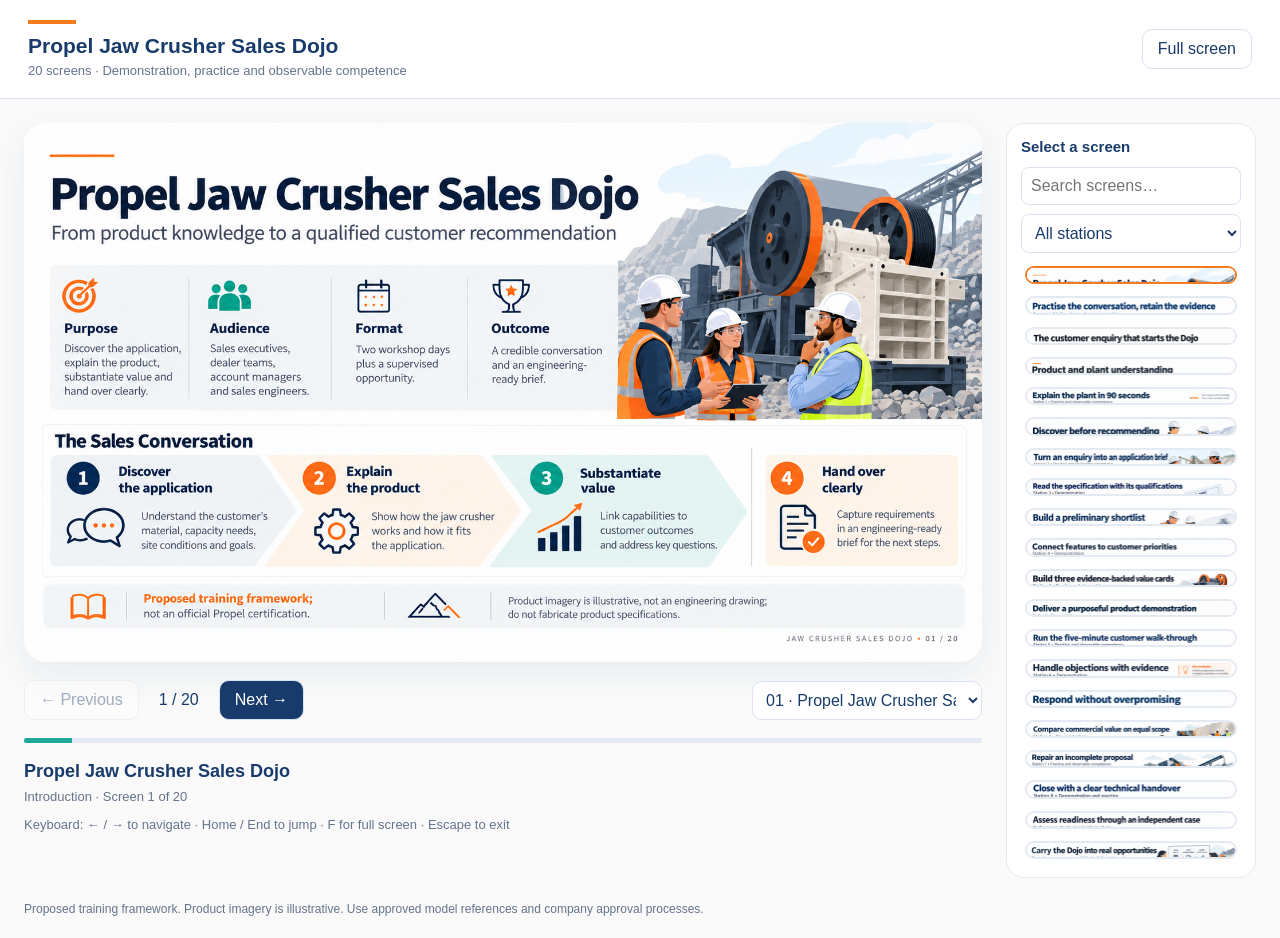
==== docs/index.html @ 94b6e810 "Add files via upload" ====
<!doctype html><html lang="en"><head><meta charset="utf-8"><meta name="viewport" content="width=device-width,initial-scale=1"><meta name="description" content="Twenty-screen Jaw Crusher Sales Dojo learning presentation with demonstrations, practice and assessment."><title>Propel Jaw Crusher Sales Dojo</title><style>
:root{font-family:Segoe UI,Inter,Arial,sans-serif;color:#183b6b;background:#fafafa}*{box-sizing:border-box}body{margin:0}button,select,input{font:inherit}button,select{cursor:pointer}button{border:1px solid #d9e3f0;background:white;color:#183b6b;border-radius:10px;padding:10px 15px}button:hover{background:#eaf4ff}button:disabled{opacity:.4;cursor:default}button:focus-visible,a:focus-visible,input:focus-visible,select:focus-visible{outline:3px solid #f47b20;outline-offset:3px}header{padding:20px 28px;border-bottom:1px solid #d9e3f0;display:flex;justify-content:space-between;align-items:center;gap:20px;background:white}h1{font-size:21px;margin:0 0 5px}header p{margin:0;color:#64748b;font-size:13px}.accent{height:4px;background:#f47b20;width:48px;margin-bottom:10px}.layout{display:grid;grid-template-columns:minmax(0,1fr) 250px;gap:24px;padding:24px;max-width:1800px;margin:auto}.stage{min-width:0}.canvas{background:white;border-radius:22px;box-shadow:0 12px 35px #183b6b15;overflow:hidden;display:flex;align-items:center;justify-content:center;min-height:200px}.canvas img{width:100%;height:auto;display:block}.toolbar{display:flex;align-items:center;justify-content:space-between;gap:15px;margin:18px 0}.controls{display:flex;gap:8px;align-items:center}.progress{height:5px;background:#e3eaf2;border-radius:9px;overflow:hidden}.progress div{height:100%;background:#20a99a;transition:width .2s}#caption{font-size:18px;margin:18px 0 7px}#status,.hint{font-size:13px;color:#64748b}.rail{background:white;border:1px solid #e3eaf2;border-radius:18px;padding:14px;display:flex;flex-direction:column;max-height:calc(100vh - 145px)}.rail h2{font-size:15px;margin:0 0 12px}.rail input,.rail select{width:100%;padding:9px;border:1px solid #d9e3f0;border-radius:8px;margin-bottom:9px;background:white;color:#183b6b}.thumbs{overflow:auto;display:grid;gap:12px;padding:4px}.thumb{padding:0;overflow:hidden;text-align:left;border:2px solid #e3eaf2;border-radius:10px}.thumb img{display:block;width:100%;aspect-ratio:16/9;object-fit:contain;background:#fafafa}.thumb span{display:block;font-size:12px;line-height:1.4;padding:8px}.thumb[aria-current=true]{border-color:#f47b20;background:#fff5eb}.primary{background:#183b6b;color:white}.primary:hover{background:#264d80}#counter{font-variant-numeric:tabular-nums;min-width:64px;text-align:center}.empty{font-size:13px;color:#64748b}.fullscreen header,.fullscreen .rail,.fullscreen .hint{display:none}.fullscreen .layout{display:block;padding:12px;max-width:none}.fullscreen .canvas{height:calc(100vh - 130px);box-shadow:none}.fullscreen .canvas img{width:100%;height:100%;object-fit:contain}.fullscreen #caption{display:none}footer{padding:0 24px 22px;font-size:12px;color:#64748b}#jump{max-width:230px;padding:9px;border:1px solid #d9e3f0;border-radius:10px;background:white;color:#183b6b}@media(max-width:900px){.layout{grid-template-columns:minmax(0,1fr) 190px;gap:14px;padding:15px}.toolbar{flex-wrap:wrap}header{padding:16px}}@media(max-width:650px){header{align-items:flex-start}h1{font-size:18px}.layout{display:block}.rail{max-height:370px;margin-top:22px}.thumbs{grid-template-columns:repeat(2,minmax(0,1fr))}.toolbar{gap:10px}#jump{max-width:100%;width:100%}.controls{width:100%;justify-content:center}header button{padding:8px;font-size:12px}.canvas{border-radius:12px}footer{padding:0 15px 20px}}@media print{header,.rail,.toolbar,.hint,footer,.progress,#caption,#status{display:none}.layout{display:block;padding:0}.canvas{box-shadow:none;border-radius:0}}
</style></head><body><header><div><div class="accent"></div><h1>Propel Jaw Crusher Sales Dojo</h1><p>20 screens · Demonstration, practice and observable competence</p></div><button id="fullscreen">Full screen</button></header><main class="layout"><section class="stage" aria-label="Presentation screen"><div class="canvas"><img id="screen" alt=""></div><div class="toolbar"><div class="controls"><button id="prev" aria-label="Previous screen">← Previous</button><span id="counter"></span><button id="next" class="primary" aria-label="Next screen">Next →</button></div><select id="jump" aria-label="Select a screen"></select></div><div class="progress" aria-hidden="true"><div id="bar"></div></div><h2 id="caption"></h2><div id="status" role="status" aria-live="polite"></div><p class="hint">Keyboard: ← / → to navigate · Home / End to jump · F for full screen · Escape to exit</p></section><aside class="rail" aria-label="Screen selection"><h2>Select a screen</h2><input id="search" type="search" placeholder="Search screens…" aria-label="Search screen titles"><select id="group" aria-label="Filter by station"><option value="">All stations</option></select><div id="thumbs" class="thumbs"></div></aside></main><footer>Proposed training framework. Product imagery is illustrative. Use approved model references and company approval processes.</footer><script>
const slides=[{"title": "Propel Jaw Crusher Sales Dojo", "group": "Introduction", "src": "assets/slide-01.png"}, {"title": "Practise the conversation, retain the evidence", "group": "Introduction", "src": "assets/slide-02.png"}, {"title": "The customer enquiry that starts the Dojo", "group": "Introduction", "src": "assets/slide-03.png"}, {"title": "Product and plant understanding", "group": "Station 1", "src": "assets/slide-04.png"}, {"title": "Explain the plant in 90 seconds", "group": "Station 1", "src": "assets/slide-05.png"}, {"title": "Discover before recommending", "group": "Station 2", "src": "assets/slide-06.png"}, {"title": "Turn an enquiry into an application brief", "group": "Station 2", "src": "assets/slide-07.png"}, {"title": "Read the specification with its qualifications", "group": "Station 3", "src": "assets/slide-08.png"}, {"title": "Build a preliminary shortlist", "group": "Station 3", "src": "assets/slide-09.png"}, {"title": "Connect features to customer priorities", "group": "Station 4", "src": "assets/slide-10.png"}, {"title": "Build three evidence-backed value cards", "group": "Station 4", "src": "assets/slide-11.png"}, {"title": "Deliver a purposeful product demonstration", "group": "Station 5", "src": "assets/slide-12.png"}, {"title": "Run the five-minute customer walk-through", "group": "Station 5", "src": "assets/slide-13.png"}, {"title": "Handle objections with evidence", "group": "Station 6", "src": "assets/slide-14.png"}, {"title": "Respond without overpromising", "group": "Station 6", "src": "assets/slide-15.png"}, {"title": "Compare commercial value on equal scope", "group": "Station 7", "src": "assets/slide-16.png"}, {"title": "Repair an incomplete proposal", "group": "Station 7", "src": "assets/slide-17.png"}, {"title": "Close with a clear technical handover", "group": "Station 8", "src": "assets/slide-18.png"}, {"title": "Assess readiness through an independent case", "group": "Assessment", "src": "assets/slide-19.png"}, {"title": "Carry the Dojo into real opportunities", "group": "Follow-through", "src": "assets/slide-20.png"}];let current=0;const $=id=>document.getElementById(id);const jump=$('jump');slides.forEach((s,i)=>jump.add(new Option(`${String(i+1).padStart(2,'0')} · ${s.title}`,i)));[...new Set(slides.map(s=>s.group))].forEach(g=>$('group').add(new Option(g,g)));
function renderRail(){const q=$('search').value.toLowerCase(),g=$('group').value;$('thumbs').replaceChildren();slides.forEach((s,i)=>{if((q&&!`${s.title} ${s.group}`.toLowerCase().includes(q))||(g&&s.group!==g))return;const b=document.createElement('button');b.className='thumb';b.dataset.index=i;b.setAttribute('aria-current',i===current?'true':'false');b.setAttribute('aria-label',`Screen ${i+1}: ${s.title}`);const im=document.createElement('img');im.src=s.src;im.alt='';im.loading='lazy';const label=document.createElement('span');label.textContent=`${String(i+1).padStart(2,'0')} · ${s.title}`;b.append(im,label);b.onclick=()=>go(i);$('thumbs').append(b)});if(!$('thumbs').children.length){const p=document.createElement('p');p.className='empty';p.textContent='No matching screens.';$('thumbs').append(p)}}
function go(i,updateHash=true){current=Math.max(0,Math.min(slides.length-1,i));const s=slides[current];$('screen').src=s.src;$('screen').alt=`Screen ${current+1}: ${s.title}. ${s.group}.`;$('caption').textContent=s.title;$('status').textContent=`${s.group} · Screen ${current+1} of ${slides.length}`;$('counter').textContent=`${current+1} / ${slides.length}`;jump.value=current;$('prev').disabled=current===0;$('next').disabled=current===slides.length-1;$('bar').style.width=`${(current+1)/slides.length*100}%`;document.querySelectorAll('.thumb').forEach(b=>b.setAttribute('aria-current',Number(b.dataset.index)===current?'true':'false'));if(updateHash)history.replaceState(null,'',`#screen-${current+1}`);if(current+1<slides.length){const im=new Image();im.src=slides[current+1].src}}
function readHash(){const n=Number(location.hash.replace('#screen-',''));go(Number.isInteger(n)&&n>=1&&n<=slides.length?n-1:0,false)}
async function full(){if(document.fullscreenElement){await document.exitFullscreen();return}if(document.body.classList.contains('fullscreen')){document.body.classList.remove('fullscreen');$('fullscreen').textContent='Full screen';return}try{await document.documentElement.requestFullscreen()}catch{document.body.classList.add('fullscreen');$('fullscreen').textContent='Exit full screen'}}
document.addEventListener('fullscreenchange',()=>{document.body.classList.toggle('fullscreen',!!document.fullscreenElement);$('fullscreen').textContent=document.fullscreenElement?'Exit full screen':'Full screen'});$('fullscreen').onclick=full;$('prev').onclick=()=>go(current-1);$('next').onclick=()=>go(current+1);jump.onchange=()=>go(Number(jump.value));$('search').oninput=renderRail;$('group').onchange=renderRail;window.onhashchange=readHash;document.addEventListener('keydown',e=>{if(['INPUT','SELECT','TEXTAREA'].includes(e.target.tagName))return;if(e.key==='ArrowRight'){e.preventDefault();go(current+1)}if(e.key==='ArrowLeft'){e.preventDefault();go(current-1)}if(e.key==='Home'){e.preventDefault();go(0)}if(e.key==='End'){e.preventDefault();go(slides.length-1)}if(e.key.toLowerCase()==='f')full();if(e.key==='Escape'&&!document.fullscreenElement){document.body.classList.remove('fullscreen');$('fullscreen').textContent='Full screen'}});let startX=0;$('screen').addEventListener('touchstart',e=>startX=e.changedTouches[0].clientX,{passive:true});$('screen').addEventListener('touchend',e=>{const d=e.changedTouches[0].clientX-startX;if(Math.abs(d)>60)go(current+(d<0?1:-1))},{passive:true});renderRail();readHash();
</script></body></html>
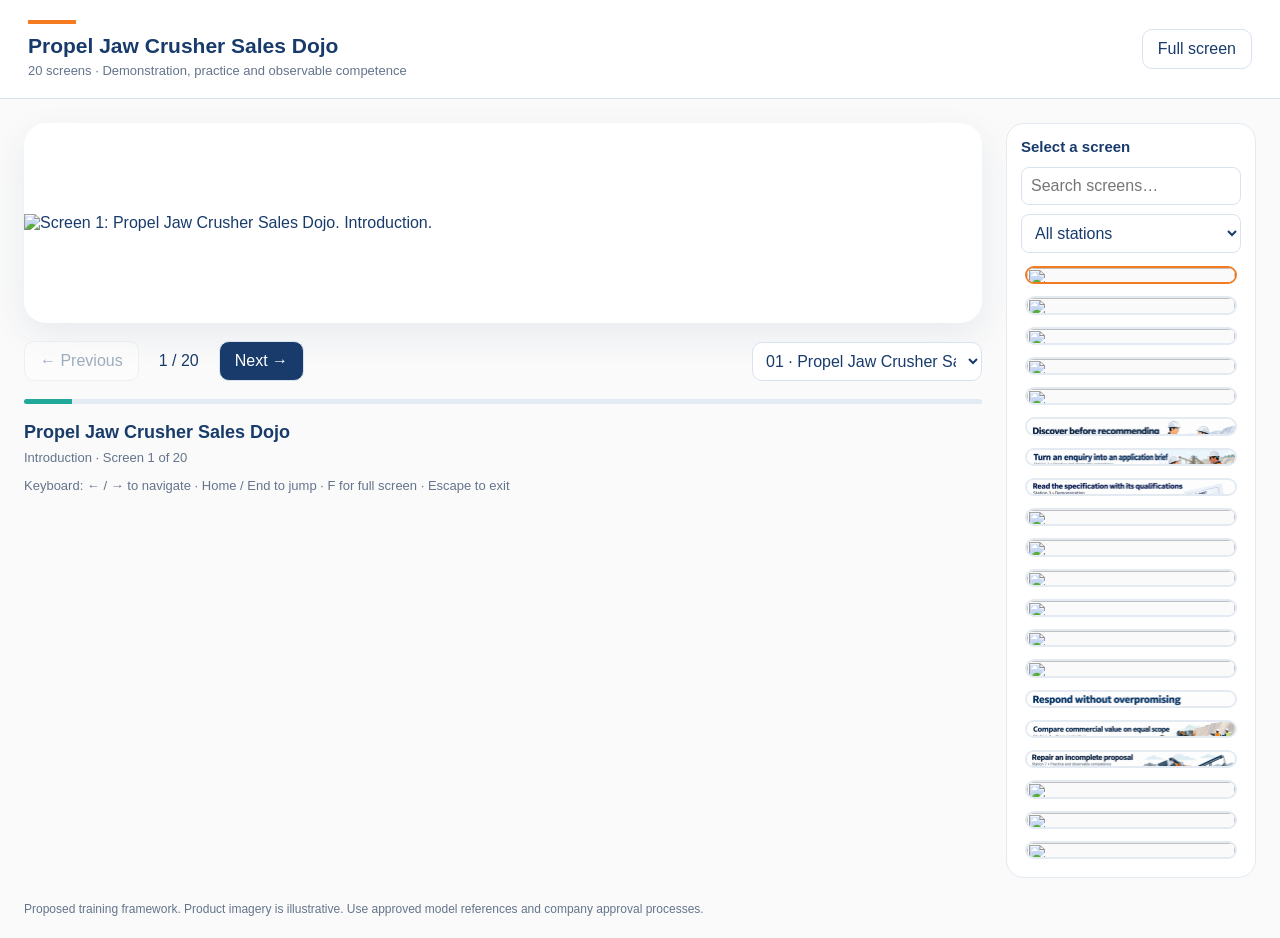
==== commit 3a86842e: "Update slide image paths in index.html" ====
--- a/docs/index.html
+++ b/docs/index.html
@@ -1,7 +1,7 @@
 <!doctype html><html lang="en"><head><meta charset="utf-8"><meta name="viewport" content="width=device-width,initial-scale=1"><meta name="description" content="Twenty-screen Jaw Crusher Sales Dojo learning presentation with demonstrations, practice and assessment."><title>Propel Jaw Crusher Sales Dojo</title><style>
 :root{font-family:Segoe UI,Inter,Arial,sans-serif;color:#183b6b;background:#fafafa}*{box-sizing:border-box}body{margin:0}button,select,input{font:inherit}button,select{cursor:pointer}button{border:1px solid #d9e3f0;background:white;color:#183b6b;border-radius:10px;padding:10px 15px}button:hover{background:#eaf4ff}button:disabled{opacity:.4;cursor:default}button:focus-visible,a:focus-visible,input:focus-visible,select:focus-visible{outline:3px solid #f47b20;outline-offset:3px}header{padding:20px 28px;border-bottom:1px solid #d9e3f0;display:flex;justify-content:space-between;align-items:center;gap:20px;background:white}h1{font-size:21px;margin:0 0 5px}header p{margin:0;color:#64748b;font-size:13px}.accent{height:4px;background:#f47b20;width:48px;margin-bottom:10px}.layout{display:grid;grid-template-columns:minmax(0,1fr) 250px;gap:24px;padding:24px;max-width:1800px;margin:auto}.stage{min-width:0}.canvas{background:white;border-radius:22px;box-shadow:0 12px 35px #183b6b15;overflow:hidden;display:flex;align-items:center;justify-content:center;min-height:200px}.canvas img{width:100%;height:auto;display:block}.toolbar{display:flex;align-items:center;justify-content:space-between;gap:15px;margin:18px 0}.controls{display:flex;gap:8px;align-items:center}.progress{height:5px;background:#e3eaf2;border-radius:9px;overflow:hidden}.progress div{height:100%;background:#20a99a;transition:width .2s}#caption{font-size:18px;margin:18px 0 7px}#status,.hint{font-size:13px;color:#64748b}.rail{background:white;border:1px solid #e3eaf2;border-radius:18px;padding:14px;display:flex;flex-direction:column;max-height:calc(100vh - 145px)}.rail h2{font-size:15px;margin:0 0 12px}.rail input,.rail select{width:100%;padding:9px;border:1px solid #d9e3f0;border-radius:8px;margin-bottom:9px;background:white;color:#183b6b}.thumbs{overflow:auto;display:grid;gap:12px;padding:4px}.thumb{padding:0;overflow:hidden;text-align:left;border:2px solid #e3eaf2;border-radius:10px}.thumb img{display:block;width:100%;aspect-ratio:16/9;object-fit:contain;background:#fafafa}.thumb span{display:block;font-size:12px;line-height:1.4;padding:8px}.thumb[aria-current=true]{border-color:#f47b20;background:#fff5eb}.primary{background:#183b6b;color:white}.primary:hover{background:#264d80}#counter{font-variant-numeric:tabular-nums;min-width:64px;text-align:center}.empty{font-size:13px;color:#64748b}.fullscreen header,.fullscreen .rail,.fullscreen .hint{display:none}.fullscreen .layout{display:block;padding:12px;max-width:none}.fullscreen .canvas{height:calc(100vh - 130px);box-shadow:none}.fullscreen .canvas img{width:100%;height:100%;object-fit:contain}.fullscreen #caption{display:none}footer{padding:0 24px 22px;font-size:12px;color:#64748b}#jump{max-width:230px;padding:9px;border:1px solid #d9e3f0;border-radius:10px;background:white;color:#183b6b}@media(max-width:900px){.layout{grid-template-columns:minmax(0,1fr) 190px;gap:14px;padding:15px}.toolbar{flex-wrap:wrap}header{padding:16px}}@media(max-width:650px){header{align-items:flex-start}h1{font-size:18px}.layout{display:block}.rail{max-height:370px;margin-top:22px}.thumbs{grid-template-columns:repeat(2,minmax(0,1fr))}.toolbar{gap:10px}#jump{max-width:100%;width:100%}.controls{width:100%;justify-content:center}header button{padding:8px;font-size:12px}.canvas{border-radius:12px}footer{padding:0 15px 20px}}@media print{header,.rail,.toolbar,.hint,footer,.progress,#caption,#status{display:none}.layout{display:block;padding:0}.canvas{box-shadow:none;border-radius:0}}
 </style></head><body><header><div><div class="accent"></div><h1>Propel Jaw Crusher Sales Dojo</h1><p>20 screens · Demonstration, practice and observable competence</p></div><button id="fullscreen">Full screen</button></header><main class="layout"><section class="stage" aria-label="Presentation screen"><div class="canvas"><img id="screen" alt=""></div><div class="toolbar"><div class="controls"><button id="prev" aria-label="Previous screen">← Previous</button><span id="counter"></span><button id="next" class="primary" aria-label="Next screen">Next →</button></div><select id="jump" aria-label="Select a screen"></select></div><div class="progress" aria-hidden="true"><div id="bar"></div></div><h2 id="caption"></h2><div id="status" role="status" aria-live="polite"></div><p class="hint">Keyboard: ← / → to navigate · Home / End to jump · F for full screen · Escape to exit</p></section><aside class="rail" aria-label="Screen selection"><h2>Select a screen</h2><input id="search" type="search" placeholder="Search screens…" aria-label="Search screen titles"><select id="group" aria-label="Filter by station"><option value="">All stations</option></select><div id="thumbs" class="thumbs"></div></aside></main><footer>Proposed training framework. Product imagery is illustrative. Use approved model references and company approval processes.</footer><script>
-const slides=[{"title": "Propel Jaw Crusher Sales Dojo", "group": "Introduction", "src": "assets/slide-01.png"}, {"title": "Practise the conversation, retain the evidence", "group": "Introduction", "src": "assets/slide-02.png"}, {"title": "The customer enquiry that starts the Dojo", "group": "Introduction", "src": "assets/slide-03.png"}, {"title": "Product and plant understanding", "group": "Station 1", "src": "assets/slide-04.png"}, {"title": "Explain the plant in 90 seconds", "group": "Station 1", "src": "assets/slide-05.png"}, {"title": "Discover before recommending", "group": "Station 2", "src": "assets/slide-06.png"}, {"title": "Turn an enquiry into an application brief", "group": "Station 2", "src": "assets/slide-07.png"}, {"title": "Read the specification with its qualifications", "group": "Station 3", "src": "assets/slide-08.png"}, {"title": "Build a preliminary shortlist", "group": "Station 3", "src": "assets/slide-09.png"}, {"title": "Connect features to customer priorities", "group": "Station 4", "src": "assets/slide-10.png"}, {"title": "Build three evidence-backed value cards", "group": "Station 4", "src": "assets/slide-11.png"}, {"title": "Deliver a purposeful product demonstration", "group": "Station 5", "src": "assets/slide-12.png"}, {"title": "Run the five-minute customer walk-through", "group": "Station 5", "src": "assets/slide-13.png"}, {"title": "Handle objections with evidence", "group": "Station 6", "src": "assets/slide-14.png"}, {"title": "Respond without overpromising", "group": "Station 6", "src": "assets/slide-15.png"}, {"title": "Compare commercial value on equal scope", "group": "Station 7", "src": "assets/slide-16.png"}, {"title": "Repair an incomplete proposal", "group": "Station 7", "src": "assets/slide-17.png"}, {"title": "Close with a clear technical handover", "group": "Station 8", "src": "assets/slide-18.png"}, {"title": "Assess readiness through an independent case", "group": "Assessment", "src": "assets/slide-19.png"}, {"title": "Carry the Dojo into real opportunities", "group": "Follow-through", "src": "assets/slide-20.png"}];let current=0;const $=id=>document.getElementById(id);const jump=$('jump');slides.forEach((s,i)=>jump.add(new Option(`${String(i+1).padStart(2,'0')} · ${s.title}`,i)));[...new Set(slides.map(s=>s.group))].forEach(g=>$('group').add(new Option(g,g)));
+const slides=[{"title": "Propel Jaw Crusher Sales Dojo", "group": "Introduction", "src": "docs/assets/slide-01.png"}, {"title": "Practise the conversation, retain the evidence", "group": "Introduction", "src": "docs/assets/slide-02.png"}, {"title": "The customer enquiry that starts the Dojo", "group": "Introduction", "src": "docs/assets/slide-03.png"}, {"title": "Product and plant understanding", "group": "Station 1", "src": "docs/assets/slide-04.png"}, {"title": "Explain the plant in 90 seconds", "group": "Station 1", "src": "docs/assets/slide-05.png"}, {"title": "Discover before recommending", "group": "Station 2", "src": "assets/slide-06.png"}, {"title": "Turn an enquiry into an application brief", "group": "Station 2", "src": "assets/slide-07.png"}, {"title": "Read the specification with its qualifications", "group": "Station 3", "src": "assets/slide-08.png"}, {"title": "Build a preliminary shortlist", "group": "Station 3", "src": "docs/assets/slide-09.png"}, {"title": "Connect features to customer priorities", "group": "Station 4", "src": "docs/assets/slide-10.png"}, {"title": "Build three evidence-backed value cards", "group": "Station 4", "src": "docs/assets/slide-11.png"}, {"title": "Deliver a purposeful product demonstration", "group": "Station 5", "src": "docs/assets/slide-12.png"}, {"title": "Run the five-minute customer walk-through", "group": "Station 5", "src": "docs/assets/slide-13.png"}, {"title": "Handle objections with evidence", "group": "Station 6", "src": "docs/assets/slide-14.png"}, {"title": "Respond without overpromising", "group": "Station 6", "src": "assets/slide-15.png"}, {"title": "Compare commercial value on equal scope", "group": "Station 7", "src": "assets/slide-16.png"}, {"title": "Repair an incomplete proposal", "group": "Station 7", "src": "assets/slide-17.png"}, {"title": "Close with a clear technical handover", "group": "Station 8", "src": "docs/assets/slide-18.png"}, {"title": "Assess readiness through an independent case", "group": "Assessment", "src": "docs/assets/slide-19.png"}, {"title": "Carry the Dojo into real opportunities", "group": "Follow-through", "src": "docs/assets/slide-20.png"}];let current=0;const $=id=>document.getElementById(id);const jump=$('jump');slides.forEach((s,i)=>jump.add(new Option(`${String(i+1).padStart(2,'0')} · ${s.title}`,i)));[...new Set(slides.map(s=>s.group))].forEach(g=>$('group').add(new Option(g,g)));
 function renderRail(){const q=$('search').value.toLowerCase(),g=$('group').value;$('thumbs').replaceChildren();slides.forEach((s,i)=>{if((q&&!`${s.title} ${s.group}`.toLowerCase().includes(q))||(g&&s.group!==g))return;const b=document.createElement('button');b.className='thumb';b.dataset.index=i;b.setAttribute('aria-current',i===current?'true':'false');b.setAttribute('aria-label',`Screen ${i+1}: ${s.title}`);const im=document.createElement('img');im.src=s.src;im.alt='';im.loading='lazy';const label=document.createElement('span');label.textContent=`${String(i+1).padStart(2,'0')} · ${s.title}`;b.append(im,label);b.onclick=()=>go(i);$('thumbs').append(b)});if(!$('thumbs').children.length){const p=document.createElement('p');p.className='empty';p.textContent='No matching screens.';$('thumbs').append(p)}}
 function go(i,updateHash=true){current=Math.max(0,Math.min(slides.length-1,i));const s=slides[current];$('screen').src=s.src;$('screen').alt=`Screen ${current+1}: ${s.title}. ${s.group}.`;$('caption').textContent=s.title;$('status').textContent=`${s.group} · Screen ${current+1} of ${slides.length}`;$('counter').textContent=`${current+1} / ${slides.length}`;jump.value=current;$('prev').disabled=current===0;$('next').disabled=current===slides.length-1;$('bar').style.width=`${(current+1)/slides.length*100}%`;document.querySelectorAll('.thumb').forEach(b=>b.setAttribute('aria-current',Number(b.dataset.index)===current?'true':'false'));if(updateHash)history.replaceState(null,'',`#screen-${current+1}`);if(current+1<slides.length){const im=new Image();im.src=slides[current+1].src}}
 function readHash(){const n=Number(location.hash.replace('#screen-',''));go(Number.isInteger(n)&&n>=1&&n<=slides.length?n-1:0,false)}
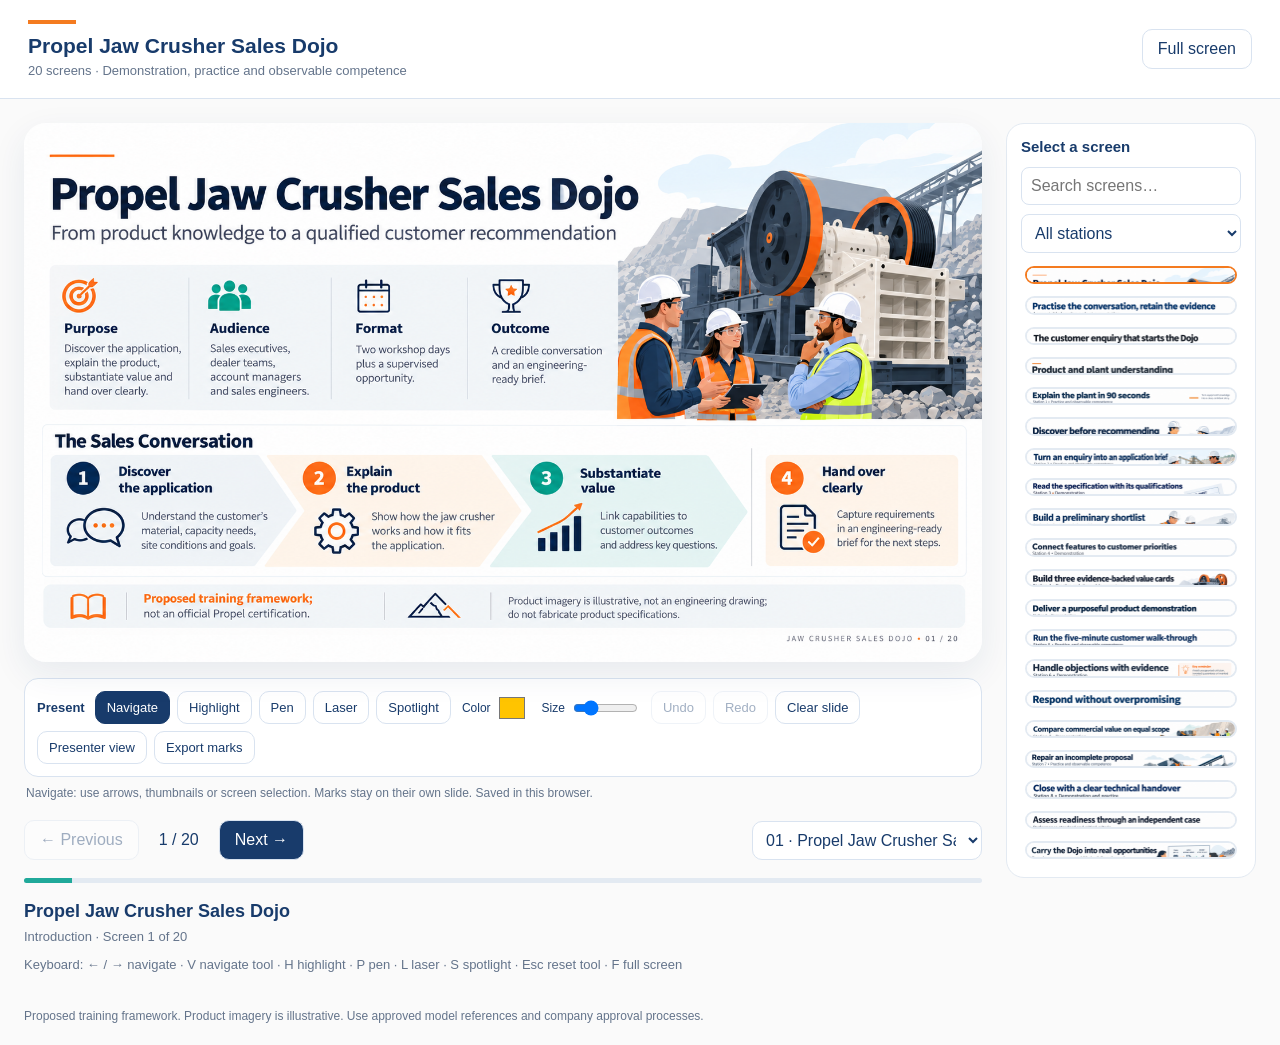
==== commit 18e29e93: "Add files via upload" ====
--- a/docs/index.html
+++ b/docs/index.html
@@ -1,10 +1,10 @@
 <!doctype html><html lang="en"><head><meta charset="utf-8"><meta name="viewport" content="width=device-width,initial-scale=1"><meta name="description" content="Twenty-screen Jaw Crusher Sales Dojo learning presentation with demonstrations, practice and assessment."><title>Propel Jaw Crusher Sales Dojo</title><style>
 :root{font-family:Segoe UI,Inter,Arial,sans-serif;color:#183b6b;background:#fafafa}*{box-sizing:border-box}body{margin:0}button,select,input{font:inherit}button,select{cursor:pointer}button{border:1px solid #d9e3f0;background:white;color:#183b6b;border-radius:10px;padding:10px 15px}button:hover{background:#eaf4ff}button:disabled{opacity:.4;cursor:default}button:focus-visible,a:focus-visible,input:focus-visible,select:focus-visible{outline:3px solid #f47b20;outline-offset:3px}header{padding:20px 28px;border-bottom:1px solid #d9e3f0;display:flex;justify-content:space-between;align-items:center;gap:20px;background:white}h1{font-size:21px;margin:0 0 5px}header p{margin:0;color:#64748b;font-size:13px}.accent{height:4px;background:#f47b20;width:48px;margin-bottom:10px}.layout{display:grid;grid-template-columns:minmax(0,1fr) 250px;gap:24px;padding:24px;max-width:1800px;margin:auto}.stage{min-width:0}.canvas{background:white;border-radius:22px;box-shadow:0 12px 35px #183b6b15;overflow:hidden;display:flex;align-items:center;justify-content:center;min-height:200px}.canvas img{width:100%;height:auto;display:block}.toolbar{display:flex;align-items:center;justify-content:space-between;gap:15px;margin:18px 0}.controls{display:flex;gap:8px;align-items:center}.progress{height:5px;background:#e3eaf2;border-radius:9px;overflow:hidden}.progress div{height:100%;background:#20a99a;transition:width .2s}#caption{font-size:18px;margin:18px 0 7px}#status,.hint{font-size:13px;color:#64748b}.rail{background:white;border:1px solid #e3eaf2;border-radius:18px;padding:14px;display:flex;flex-direction:column;max-height:calc(100vh - 145px)}.rail h2{font-size:15px;margin:0 0 12px}.rail input,.rail select{width:100%;padding:9px;border:1px solid #d9e3f0;border-radius:8px;margin-bottom:9px;background:white;color:#183b6b}.thumbs{overflow:auto;display:grid;gap:12px;padding:4px}.thumb{padding:0;overflow:hidden;text-align:left;border:2px solid #e3eaf2;border-radius:10px}.thumb img{display:block;width:100%;aspect-ratio:16/9;object-fit:contain;background:#fafafa}.thumb span{display:block;font-size:12px;line-height:1.4;padding:8px}.thumb[aria-current=true]{border-color:#f47b20;background:#fff5eb}.primary{background:#183b6b;color:white}.primary:hover{background:#264d80}#counter{font-variant-numeric:tabular-nums;min-width:64px;text-align:center}.empty{font-size:13px;color:#64748b}.fullscreen header,.fullscreen .rail,.fullscreen .hint{display:none}.fullscreen .layout{display:block;padding:12px;max-width:none}.fullscreen .canvas{height:calc(100vh - 130px);box-shadow:none}.fullscreen .canvas img{width:100%;height:100%;object-fit:contain}.fullscreen #caption{display:none}footer{padding:0 24px 22px;font-size:12px;color:#64748b}#jump{max-width:230px;padding:9px;border:1px solid #d9e3f0;border-radius:10px;background:white;color:#183b6b}@media(max-width:900px){.layout{grid-template-columns:minmax(0,1fr) 190px;gap:14px;padding:15px}.toolbar{flex-wrap:wrap}header{padding:16px}}@media(max-width:650px){header{align-items:flex-start}h1{font-size:18px}.layout{display:block}.rail{max-height:370px;margin-top:22px}.thumbs{grid-template-columns:repeat(2,minmax(0,1fr))}.toolbar{gap:10px}#jump{max-width:100%;width:100%}.controls{width:100%;justify-content:center}header button{padding:8px;font-size:12px}.canvas{border-radius:12px}footer{padding:0 15px 20px}}@media print{header,.rail,.toolbar,.hint,footer,.progress,#caption,#status{display:none}.layout{display:block;padding:0}.canvas{box-shadow:none;border-radius:0}}
-</style></head><body><header><div><div class="accent"></div><h1>Propel Jaw Crusher Sales Dojo</h1><p>20 screens · Demonstration, practice and observable competence</p></div><button id="fullscreen">Full screen</button></header><main class="layout"><section class="stage" aria-label="Presentation screen"><div class="canvas"><img id="screen" alt=""></div><div class="toolbar"><div class="controls"><button id="prev" aria-label="Previous screen">← Previous</button><span id="counter"></span><button id="next" class="primary" aria-label="Next screen">Next →</button></div><select id="jump" aria-label="Select a screen"></select></div><div class="progress" aria-hidden="true"><div id="bar"></div></div><h2 id="caption"></h2><div id="status" role="status" aria-live="polite"></div><p class="hint">Keyboard: ← / → to navigate · Home / End to jump · F for full screen · Escape to exit</p></section><aside class="rail" aria-label="Screen selection"><h2>Select a screen</h2><input id="search" type="search" placeholder="Search screens…" aria-label="Search screen titles"><select id="group" aria-label="Filter by station"><option value="">All stations</option></select><div id="thumbs" class="thumbs"></div></aside></main><footer>Proposed training framework. Product imagery is illustrative. Use approved model references and company approval processes.</footer><script>
-const slides=[{"title": "Propel Jaw Crusher Sales Dojo", "group": "Introduction", "src": "docs/assets/slide-01.png"}, {"title": "Practise the conversation, retain the evidence", "group": "Introduction", "src": "docs/assets/slide-02.png"}, {"title": "The customer enquiry that starts the Dojo", "group": "Introduction", "src": "docs/assets/slide-03.png"}, {"title": "Product and plant understanding", "group": "Station 1", "src": "docs/assets/slide-04.png"}, {"title": "Explain the plant in 90 seconds", "group": "Station 1", "src": "docs/assets/slide-05.png"}, {"title": "Discover before recommending", "group": "Station 2", "src": "assets/slide-06.png"}, {"title": "Turn an enquiry into an application brief", "group": "Station 2", "src": "assets/slide-07.png"}, {"title": "Read the specification with its qualifications", "group": "Station 3", "src": "assets/slide-08.png"}, {"title": "Build a preliminary shortlist", "group": "Station 3", "src": "docs/assets/slide-09.png"}, {"title": "Connect features to customer priorities", "group": "Station 4", "src": "docs/assets/slide-10.png"}, {"title": "Build three evidence-backed value cards", "group": "Station 4", "src": "docs/assets/slide-11.png"}, {"title": "Deliver a purposeful product demonstration", "group": "Station 5", "src": "docs/assets/slide-12.png"}, {"title": "Run the five-minute customer walk-through", "group": "Station 5", "src": "docs/assets/slide-13.png"}, {"title": "Handle objections with evidence", "group": "Station 6", "src": "docs/assets/slide-14.png"}, {"title": "Respond without overpromising", "group": "Station 6", "src": "assets/slide-15.png"}, {"title": "Compare commercial value on equal scope", "group": "Station 7", "src": "assets/slide-16.png"}, {"title": "Repair an incomplete proposal", "group": "Station 7", "src": "assets/slide-17.png"}, {"title": "Close with a clear technical handover", "group": "Station 8", "src": "docs/assets/slide-18.png"}, {"title": "Assess readiness through an independent case", "group": "Assessment", "src": "docs/assets/slide-19.png"}, {"title": "Carry the Dojo into real opportunities", "group": "Follow-through", "src": "docs/assets/slide-20.png"}];let current=0;const $=id=>document.getElementById(id);const jump=$('jump');slides.forEach((s,i)=>jump.add(new Option(`${String(i+1).padStart(2,'0')} · ${s.title}`,i)));[...new Set(slides.map(s=>s.group))].forEach(g=>$('group').add(new Option(g,g)));
+</style><link rel="stylesheet" href="presenter.css"></head><body><header><div><div class="accent"></div><h1>Propel Jaw Crusher Sales Dojo</h1><p>20 screens · Demonstration, practice and observable competence</p></div><button id="fullscreen">Full screen</button></header><main class="layout"><section class="stage" aria-label="Presentation screen"><div class="canvas" id="slideCanvas"><img id="screen" alt="" draggable="false"><svg id="ink" viewBox="0 0 1000 562.5" preserveAspectRatio="none" aria-label="Slide annotation layer"></svg></div><div class="presenter-tools" role="toolbar" aria-label="Presenter tools"><span class="tool-label">Present</span><button data-tool="navigate" aria-pressed="true" title="Navigate (V)">Navigate</button><button data-tool="highlight" aria-pressed="false" title="Drag over a section (H)">Highlight</button><button data-tool="pen" aria-pressed="false" title="Draw freehand (P)">Pen</button><button data-tool="laser" aria-pressed="false" title="Point to a detail (L)">Laser</button><button data-tool="spotlight" aria-pressed="false" title="Focus a section (S)">Spotlight</button><label>Color <input id="inkColor" type="color" value="#ffc400" aria-label="Annotation color"></label><label>Size <input id="inkSize" type="range" min="2" max="12" value="4" aria-label="Pen width or spotlight size"></label><button id="undoInk" title="Undo (Ctrl+Z)">Undo</button><button id="redoInk" title="Redo (Ctrl+Shift+Z)">Redo</button><button id="clearInk">Clear slide</button><button id="focusMode" aria-pressed="false">Presenter view</button><button id="exportInk">Export marks</button></div><p id="toolStatus" role="status" aria-live="polite">Navigate: select a slide or use the arrow keys. Marks stay on their own slide.</p><div class="toolbar"><div class="controls"><button id="prev" aria-label="Previous screen">← Previous</button><span id="counter"></span><button id="next" class="primary" aria-label="Next screen">Next →</button></div><select id="jump" aria-label="Select a screen"></select></div><div class="progress" aria-hidden="true"><div id="bar"></div></div><h2 id="caption"></h2><div id="status" role="status" aria-live="polite"></div><p class="hint">Keyboard: ← / → navigate · V navigate tool · H highlight · P pen · L laser · S spotlight · Esc reset tool · F full screen</p></section><aside class="rail" aria-label="Screen selection"><h2>Select a screen</h2><input id="search" type="search" placeholder="Search screens…" aria-label="Search screen titles"><select id="group" aria-label="Filter by station"><option value="">All stations</option></select><div id="thumbs" class="thumbs"></div></aside></main><footer>Proposed training framework. Product imagery is illustrative. Use approved model references and company approval processes.</footer><script>
+const slides=[{"title": "Propel Jaw Crusher Sales Dojo", "group": "Introduction", "src": "assets/slide-01.png"}, {"title": "Practise the conversation, retain the evidence", "group": "Introduction", "src": "assets/slide-02.png"}, {"title": "The customer enquiry that starts the Dojo", "group": "Introduction", "src": "assets/slide-03.png"}, {"title": "Product and plant understanding", "group": "Station 1", "src": "assets/slide-04.png"}, {"title": "Explain the plant in 90 seconds", "group": "Station 1", "src": "assets/slide-05.png"}, {"title": "Discover before recommending", "group": "Station 2", "src": "assets/slide-06.png"}, {"title": "Turn an enquiry into an application brief", "group": "Station 2", "src": "assets/slide-07.png"}, {"title": "Read the specification with its qualifications", "group": "Station 3", "src": "assets/slide-08.png"}, {"title": "Build a preliminary shortlist", "group": "Station 3", "src": "assets/slide-09.png"}, {"title": "Connect features to customer priorities", "group": "Station 4", "src": "assets/slide-10.png"}, {"title": "Build three evidence-backed value cards", "group": "Station 4", "src": "assets/slide-11.png"}, {"title": "Deliver a purposeful product demonstration", "group": "Station 5", "src": "assets/slide-12.png"}, {"title": "Run the five-minute customer walk-through", "group": "Station 5", "src": "assets/slide-13.png"}, {"title": "Handle objections with evidence", "group": "Station 6", "src": "assets/slide-14.png"}, {"title": "Respond without overpromising", "group": "Station 6", "src": "assets/slide-15.png"}, {"title": "Compare commercial value on equal scope", "group": "Station 7", "src": "assets/slide-16.png"}, {"title": "Repair an incomplete proposal", "group": "Station 7", "src": "assets/slide-17.png"}, {"title": "Close with a clear technical handover", "group": "Station 8", "src": "assets/slide-18.png"}, {"title": "Assess readiness through an independent case", "group": "Assessment", "src": "assets/slide-19.png"}, {"title": "Carry the Dojo into real opportunities", "group": "Follow-through", "src": "assets/slide-20.png"}];let current=0;const $=id=>document.getElementById(id);const jump=$('jump');slides.forEach((s,i)=>jump.add(new Option(`${String(i+1).padStart(2,'0')} · ${s.title}`,i)));[...new Set(slides.map(s=>s.group))].forEach(g=>$('group').add(new Option(g,g)));
 function renderRail(){const q=$('search').value.toLowerCase(),g=$('group').value;$('thumbs').replaceChildren();slides.forEach((s,i)=>{if((q&&!`${s.title} ${s.group}`.toLowerCase().includes(q))||(g&&s.group!==g))return;const b=document.createElement('button');b.className='thumb';b.dataset.index=i;b.setAttribute('aria-current',i===current?'true':'false');b.setAttribute('aria-label',`Screen ${i+1}: ${s.title}`);const im=document.createElement('img');im.src=s.src;im.alt='';im.loading='lazy';const label=document.createElement('span');label.textContent=`${String(i+1).padStart(2,'0')} · ${s.title}`;b.append(im,label);b.onclick=()=>go(i);$('thumbs').append(b)});if(!$('thumbs').children.length){const p=document.createElement('p');p.className='empty';p.textContent='No matching screens.';$('thumbs').append(p)}}
-function go(i,updateHash=true){current=Math.max(0,Math.min(slides.length-1,i));const s=slides[current];$('screen').src=s.src;$('screen').alt=`Screen ${current+1}: ${s.title}. ${s.group}.`;$('caption').textContent=s.title;$('status').textContent=`${s.group} · Screen ${current+1} of ${slides.length}`;$('counter').textContent=`${current+1} / ${slides.length}`;jump.value=current;$('prev').disabled=current===0;$('next').disabled=current===slides.length-1;$('bar').style.width=`${(current+1)/slides.length*100}%`;document.querySelectorAll('.thumb').forEach(b=>b.setAttribute('aria-current',Number(b.dataset.index)===current?'true':'false'));if(updateHash)history.replaceState(null,'',`#screen-${current+1}`);if(current+1<slides.length){const im=new Image();im.src=slides[current+1].src}}
+function go(i,updateHash=true){if(window.cancelInk)window.cancelInk();current=Math.max(0,Math.min(slides.length-1,i));const s=slides[current];$('screen').src=s.src;$('screen').alt=`Screen ${current+1}: ${s.title}. ${s.group}.`;$('caption').textContent=s.title;$('status').textContent=`${s.group} · Screen ${current+1} of ${slides.length}`;$('counter').textContent=`${current+1} / ${slides.length}`;jump.value=current;$('prev').disabled=current===0;$('next').disabled=current===slides.length-1;$('bar').style.width=`${(current+1)/slides.length*100}%`;document.querySelectorAll('.thumb').forEach(b=>b.setAttribute('aria-current',Number(b.dataset.index)===current?'true':'false'));if(updateHash)history.replaceState(null,'',`#screen-${current+1}`);if(current+1<slides.length){const im=new Image();im.src=slides[current+1].src}if(window.refreshInk)window.refreshInk()}
 function readHash(){const n=Number(location.hash.replace('#screen-',''));go(Number.isInteger(n)&&n>=1&&n<=slides.length?n-1:0,false)}
 async function full(){if(document.fullscreenElement){await document.exitFullscreen();return}if(document.body.classList.contains('fullscreen')){document.body.classList.remove('fullscreen');$('fullscreen').textContent='Full screen';return}try{await document.documentElement.requestFullscreen()}catch{document.body.classList.add('fullscreen');$('fullscreen').textContent='Exit full screen'}}
 document.addEventListener('fullscreenchange',()=>{document.body.classList.toggle('fullscreen',!!document.fullscreenElement);$('fullscreen').textContent=document.fullscreenElement?'Exit full screen':'Full screen'});$('fullscreen').onclick=full;$('prev').onclick=()=>go(current-1);$('next').onclick=()=>go(current+1);jump.onchange=()=>go(Number(jump.value));$('search').oninput=renderRail;$('group').onchange=renderRail;window.onhashchange=readHash;document.addEventListener('keydown',e=>{if(['INPUT','SELECT','TEXTAREA'].includes(e.target.tagName))return;if(e.key==='ArrowRight'){e.preventDefault();go(current+1)}if(e.key==='ArrowLeft'){e.preventDefault();go(current-1)}if(e.key==='Home'){e.preventDefault();go(0)}if(e.key==='End'){e.preventDefault();go(slides.length-1)}if(e.key.toLowerCase()==='f')full();if(e.key==='Escape'&&!document.fullscreenElement){document.body.classList.remove('fullscreen');$('fullscreen').textContent='Full screen'}});let startX=0;$('screen').addEventListener('touchstart',e=>startX=e.changedTouches[0].clientX,{passive:true});$('screen').addEventListener('touchend',e=>{const d=e.changedTouches[0].clientX-startX;if(Math.abs(d)>60)go(current+(d<0?1:-1))},{passive:true});renderRail();readHash();
-</script></body></html>
+</script><script src="presenter.js"></script></body></html>
--- a/docs/presenter.css
+++ b/docs/presenter.css
@@ -0,0 +1 @@
+.canvas{position:relative;touch-action:pan-y}.canvas #ink{position:absolute;inset:0;width:100%;height:100%;pointer-events:none;overflow:hidden}.canvas.annotating{touch-action:none}.canvas.annotating #ink{pointer-events:auto;touch-action:none;cursor:crosshair}.canvas #screen{user-select:none;-webkit-user-drag:none}.presenter-tools{display:flex;flex-wrap:wrap;align-items:center;gap:7px;margin-top:16px;padding:12px;background:white;border:1px solid #d9e3f0;border-radius:14px}.presenter-tools button{padding:8px 11px;font-size:13px}.presenter-tools button[aria-pressed=true]{background:#183b6b;color:white;border-color:#183b6b}.presenter-tools label{display:flex;align-items:center;gap:6px;font-size:12px;padding:0 4px}.presenter-tools input[type=color]{width:30px;height:30px;border:0;padding:0;background:transparent}.presenter-tools input[type=range]{width:65px}.tool-label{font-weight:700;font-size:13px;margin-right:3px}#toolStatus{font-size:12px;line-height:1.5;color:#64748b;margin:7px 2px}.focus-mode .rail{display:none}.focus-mode .layout{grid-template-columns:1fr;max-width:1700px}.fullscreen .canvas{height:auto;min-height:0;aspect-ratio:auto}.fullscreen .canvas img{height:auto;object-fit:initial}.fullscreen .stage{width:min(100%,calc((100vh - 240px)*1.77778));margin:auto}.fullscreen .presenter-tools{margin-top:10px;padding:7px}.fullscreen .toolbar{margin:8px 0}.fullscreen #toolStatus{margin:4px}.fullscreen .progress{display:none}@media(max-width:650px){.presenter-tools{gap:6px}.presenter-tools button{padding:8px;font-size:12px}.fullscreen .stage{width:100%}.fullscreen .layout{overflow:auto}.fullscreen .canvas{min-height:0}.tool-label{display:none}}@media print{.presenter-tools,#toolStatus{display:none}}
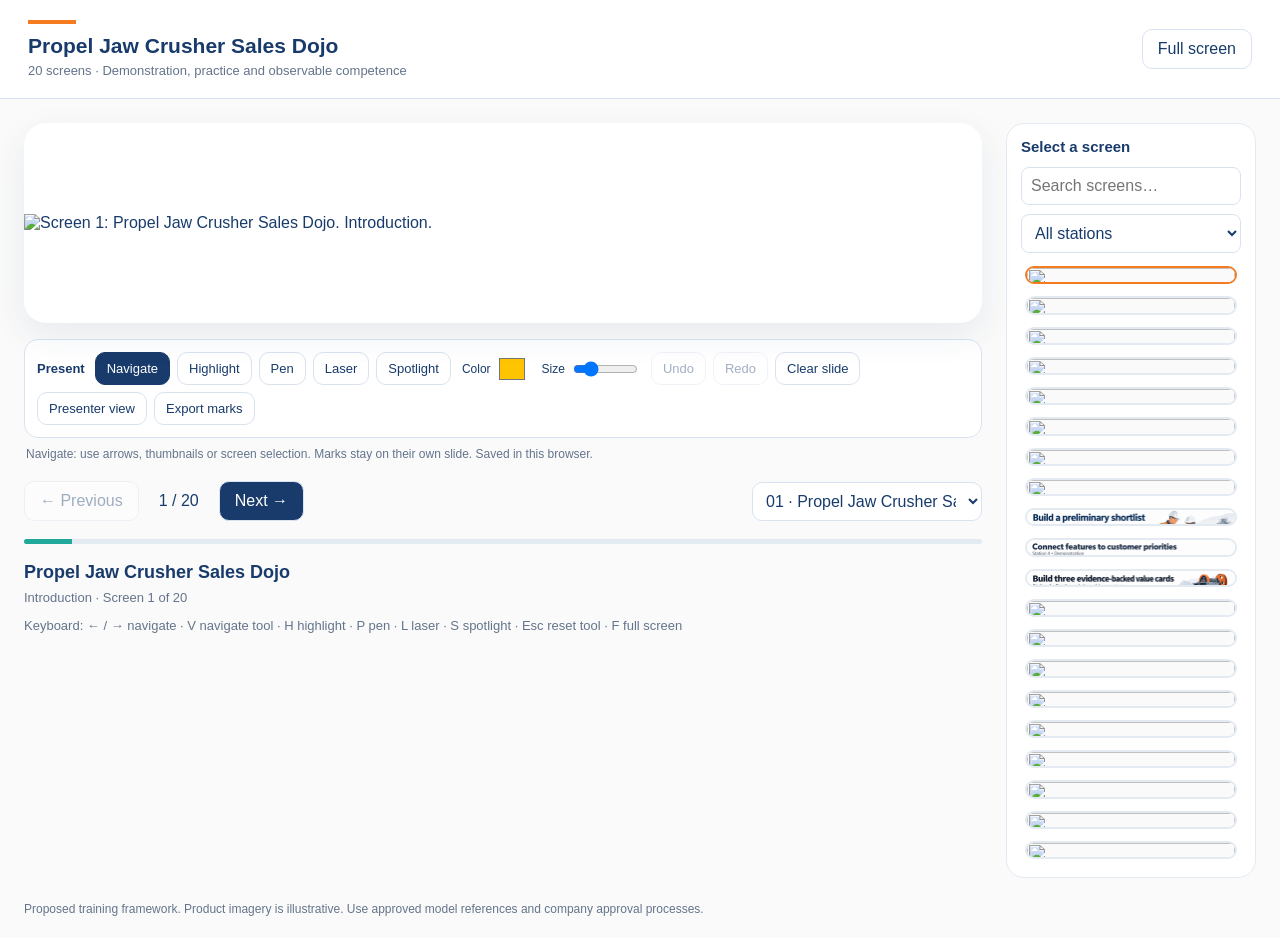
==== commit 2c536e45: "Update slide image paths to use 'docs' directory" ====
--- a/docs/index.html
+++ b/docs/index.html
@@ -1,7 +1,7 @@
 <!doctype html><html lang="en"><head><meta charset="utf-8"><meta name="viewport" content="width=device-width,initial-scale=1"><meta name="description" content="Twenty-screen Jaw Crusher Sales Dojo learning presentation with demonstrations, practice and assessment."><title>Propel Jaw Crusher Sales Dojo</title><style>
 :root{font-family:Segoe UI,Inter,Arial,sans-serif;color:#183b6b;background:#fafafa}*{box-sizing:border-box}body{margin:0}button,select,input{font:inherit}button,select{cursor:pointer}button{border:1px solid #d9e3f0;background:white;color:#183b6b;border-radius:10px;padding:10px 15px}button:hover{background:#eaf4ff}button:disabled{opacity:.4;cursor:default}button:focus-visible,a:focus-visible,input:focus-visible,select:focus-visible{outline:3px solid #f47b20;outline-offset:3px}header{padding:20px 28px;border-bottom:1px solid #d9e3f0;display:flex;justify-content:space-between;align-items:center;gap:20px;background:white}h1{font-size:21px;margin:0 0 5px}header p{margin:0;color:#64748b;font-size:13px}.accent{height:4px;background:#f47b20;width:48px;margin-bottom:10px}.layout{display:grid;grid-template-columns:minmax(0,1fr) 250px;gap:24px;padding:24px;max-width:1800px;margin:auto}.stage{min-width:0}.canvas{background:white;border-radius:22px;box-shadow:0 12px 35px #183b6b15;overflow:hidden;display:flex;align-items:center;justify-content:center;min-height:200px}.canvas img{width:100%;height:auto;display:block}.toolbar{display:flex;align-items:center;justify-content:space-between;gap:15px;margin:18px 0}.controls{display:flex;gap:8px;align-items:center}.progress{height:5px;background:#e3eaf2;border-radius:9px;overflow:hidden}.progress div{height:100%;background:#20a99a;transition:width .2s}#caption{font-size:18px;margin:18px 0 7px}#status,.hint{font-size:13px;color:#64748b}.rail{background:white;border:1px solid #e3eaf2;border-radius:18px;padding:14px;display:flex;flex-direction:column;max-height:calc(100vh - 145px)}.rail h2{font-size:15px;margin:0 0 12px}.rail input,.rail select{width:100%;padding:9px;border:1px solid #d9e3f0;border-radius:8px;margin-bottom:9px;background:white;color:#183b6b}.thumbs{overflow:auto;display:grid;gap:12px;padding:4px}.thumb{padding:0;overflow:hidden;text-align:left;border:2px solid #e3eaf2;border-radius:10px}.thumb img{display:block;width:100%;aspect-ratio:16/9;object-fit:contain;background:#fafafa}.thumb span{display:block;font-size:12px;line-height:1.4;padding:8px}.thumb[aria-current=true]{border-color:#f47b20;background:#fff5eb}.primary{background:#183b6b;color:white}.primary:hover{background:#264d80}#counter{font-variant-numeric:tabular-nums;min-width:64px;text-align:center}.empty{font-size:13px;color:#64748b}.fullscreen header,.fullscreen .rail,.fullscreen .hint{display:none}.fullscreen .layout{display:block;padding:12px;max-width:none}.fullscreen .canvas{height:calc(100vh - 130px);box-shadow:none}.fullscreen .canvas img{width:100%;height:100%;object-fit:contain}.fullscreen #caption{display:none}footer{padding:0 24px 22px;font-size:12px;color:#64748b}#jump{max-width:230px;padding:9px;border:1px solid #d9e3f0;border-radius:10px;background:white;color:#183b6b}@media(max-width:900px){.layout{grid-template-columns:minmax(0,1fr) 190px;gap:14px;padding:15px}.toolbar{flex-wrap:wrap}header{padding:16px}}@media(max-width:650px){header{align-items:flex-start}h1{font-size:18px}.layout{display:block}.rail{max-height:370px;margin-top:22px}.thumbs{grid-template-columns:repeat(2,minmax(0,1fr))}.toolbar{gap:10px}#jump{max-width:100%;width:100%}.controls{width:100%;justify-content:center}header button{padding:8px;font-size:12px}.canvas{border-radius:12px}footer{padding:0 15px 20px}}@media print{header,.rail,.toolbar,.hint,footer,.progress,#caption,#status{display:none}.layout{display:block;padding:0}.canvas{box-shadow:none;border-radius:0}}
 </style><link rel="stylesheet" href="presenter.css"></head><body><header><div><div class="accent"></div><h1>Propel Jaw Crusher Sales Dojo</h1><p>20 screens · Demonstration, practice and observable competence</p></div><button id="fullscreen">Full screen</button></header><main class="layout"><section class="stage" aria-label="Presentation screen"><div class="canvas" id="slideCanvas"><img id="screen" alt="" draggable="false"><svg id="ink" viewBox="0 0 1000 562.5" preserveAspectRatio="none" aria-label="Slide annotation layer"></svg></div><div class="presenter-tools" role="toolbar" aria-label="Presenter tools"><span class="tool-label">Present</span><button data-tool="navigate" aria-pressed="true" title="Navigate (V)">Navigate</button><button data-tool="highlight" aria-pressed="false" title="Drag over a section (H)">Highlight</button><button data-tool="pen" aria-pressed="false" title="Draw freehand (P)">Pen</button><button data-tool="laser" aria-pressed="false" title="Point to a detail (L)">Laser</button><button data-tool="spotlight" aria-pressed="false" title="Focus a section (S)">Spotlight</button><label>Color <input id="inkColor" type="color" value="#ffc400" aria-label="Annotation color"></label><label>Size <input id="inkSize" type="range" min="2" max="12" value="4" aria-label="Pen width or spotlight size"></label><button id="undoInk" title="Undo (Ctrl+Z)">Undo</button><button id="redoInk" title="Redo (Ctrl+Shift+Z)">Redo</button><button id="clearInk">Clear slide</button><button id="focusMode" aria-pressed="false">Presenter view</button><button id="exportInk">Export marks</button></div><p id="toolStatus" role="status" aria-live="polite">Navigate: select a slide or use the arrow keys. Marks stay on their own slide.</p><div class="toolbar"><div class="controls"><button id="prev" aria-label="Previous screen">← Previous</button><span id="counter"></span><button id="next" class="primary" aria-label="Next screen">Next →</button></div><select id="jump" aria-label="Select a screen"></select></div><div class="progress" aria-hidden="true"><div id="bar"></div></div><h2 id="caption"></h2><div id="status" role="status" aria-live="polite"></div><p class="hint">Keyboard: ← / → navigate · V navigate tool · H highlight · P pen · L laser · S spotlight · Esc reset tool · F full screen</p></section><aside class="rail" aria-label="Screen selection"><h2>Select a screen</h2><input id="search" type="search" placeholder="Search screens…" aria-label="Search screen titles"><select id="group" aria-label="Filter by station"><option value="">All stations</option></select><div id="thumbs" class="thumbs"></div></aside></main><footer>Proposed training framework. Product imagery is illustrative. Use approved model references and company approval processes.</footer><script>
-const slides=[{"title": "Propel Jaw Crusher Sales Dojo", "group": "Introduction", "src": "assets/slide-01.png"}, {"title": "Practise the conversation, retain the evidence", "group": "Introduction", "src": "assets/slide-02.png"}, {"title": "The customer enquiry that starts the Dojo", "group": "Introduction", "src": "assets/slide-03.png"}, {"title": "Product and plant understanding", "group": "Station 1", "src": "assets/slide-04.png"}, {"title": "Explain the plant in 90 seconds", "group": "Station 1", "src": "assets/slide-05.png"}, {"title": "Discover before recommending", "group": "Station 2", "src": "assets/slide-06.png"}, {"title": "Turn an enquiry into an application brief", "group": "Station 2", "src": "assets/slide-07.png"}, {"title": "Read the specification with its qualifications", "group": "Station 3", "src": "assets/slide-08.png"}, {"title": "Build a preliminary shortlist", "group": "Station 3", "src": "assets/slide-09.png"}, {"title": "Connect features to customer priorities", "group": "Station 4", "src": "assets/slide-10.png"}, {"title": "Build three evidence-backed value cards", "group": "Station 4", "src": "assets/slide-11.png"}, {"title": "Deliver a purposeful product demonstration", "group": "Station 5", "src": "assets/slide-12.png"}, {"title": "Run the five-minute customer walk-through", "group": "Station 5", "src": "assets/slide-13.png"}, {"title": "Handle objections with evidence", "group": "Station 6", "src": "assets/slide-14.png"}, {"title": "Respond without overpromising", "group": "Station 6", "src": "assets/slide-15.png"}, {"title": "Compare commercial value on equal scope", "group": "Station 7", "src": "assets/slide-16.png"}, {"title": "Repair an incomplete proposal", "group": "Station 7", "src": "assets/slide-17.png"}, {"title": "Close with a clear technical handover", "group": "Station 8", "src": "assets/slide-18.png"}, {"title": "Assess readiness through an independent case", "group": "Assessment", "src": "assets/slide-19.png"}, {"title": "Carry the Dojo into real opportunities", "group": "Follow-through", "src": "assets/slide-20.png"}];let current=0;const $=id=>document.getElementById(id);const jump=$('jump');slides.forEach((s,i)=>jump.add(new Option(`${String(i+1).padStart(2,'0')} · ${s.title}`,i)));[...new Set(slides.map(s=>s.group))].forEach(g=>$('group').add(new Option(g,g)));
+const slides=[{"title": "Propel Jaw Crusher Sales Dojo", "group": "Introduction", "src": "docs/assets/slide-01.png"}, {"title": "Practise the conversation, retain the evidence", "group": "Introduction", "src": "docs/assets/slide-02.png"}, {"title": "The customer enquiry that starts the Dojo", "group": "Introduction", "src": "docs/assets/slide-03.png"}, {"title": "Product and plant understanding", "group": "Station 1", "src": "docs/assets/slide-04.png"}, {"title": "Explain the plant in 90 seconds", "group": "Station 1", "src": "docs/assets/slide-05.png"}, {"title": "Discover before recommending", "group": "Station 2", "src": "docs/assets/slide-06.png"}, {"title": "Turn an enquiry into an application brief", "group": "Station 2", "src": "docs/assets/slide-07.png"}, {"title": "Read the specification with its qualifications", "group": "Station 3", "src": "docs/assets/slide-08.png"}, {"title": "Build a preliminary shortlist", "group": "Station 3", "src": "assets/slide-09.png"}, {"title": "Connect features to customer priorities", "group": "Station 4", "src": "assets/slide-10.png"}, {"title": "Build three evidence-backed value cards", "group": "Station 4", "src": "assets/slide-11.png"}, {"title": "Deliver a purposeful product demonstration", "group": "Station 5", "src": "docs/assets/slide-12.png"}, {"title": "Run the five-minute customer walk-through", "group": "Station 5", "src": "docs/assets/slide-13.png"}, {"title": "Handle objections with evidence", "group": "Station 6", "src": "docs/assets/slide-14.png"}, {"title": "Respond without overpromising", "group": "Station 6", "src": "docs/assets/slide-15.png"}, {"title": "Compare commercial value on equal scope", "group": "Station 7", "src": "docs/assets/slide-16.png"}, {"title": "Repair an incomplete proposal", "group": "Station 7", "src": "docs/assets/slide-17.png"}, {"title": "Close with a clear technical handover", "group": "Station 8", "src": "docs/assets/slide-18.png"}, {"title": "Assess readiness through an independent case", "group": "Assessment", "src": "docs/assets/slide-19.png"}, {"title": "Carry the Dojo into real opportunities", "group": "Follow-through", "src": "docs/assets/slide-20.png"}];let current=0;const $=id=>document.getElementById(id);const jump=$('jump');slides.forEach((s,i)=>jump.add(new Option(`${String(i+1).padStart(2,'0')} · ${s.title}`,i)));[...new Set(slides.map(s=>s.group))].forEach(g=>$('group').add(new Option(g,g)));
 function renderRail(){const q=$('search').value.toLowerCase(),g=$('group').value;$('thumbs').replaceChildren();slides.forEach((s,i)=>{if((q&&!`${s.title} ${s.group}`.toLowerCase().includes(q))||(g&&s.group!==g))return;const b=document.createElement('button');b.className='thumb';b.dataset.index=i;b.setAttribute('aria-current',i===current?'true':'false');b.setAttribute('aria-label',`Screen ${i+1}: ${s.title}`);const im=document.createElement('img');im.src=s.src;im.alt='';im.loading='lazy';const label=document.createElement('span');label.textContent=`${String(i+1).padStart(2,'0')} · ${s.title}`;b.append(im,label);b.onclick=()=>go(i);$('thumbs').append(b)});if(!$('thumbs').children.length){const p=document.createElement('p');p.className='empty';p.textContent='No matching screens.';$('thumbs').append(p)}}
 function go(i,updateHash=true){if(window.cancelInk)window.cancelInk();current=Math.max(0,Math.min(slides.length-1,i));const s=slides[current];$('screen').src=s.src;$('screen').alt=`Screen ${current+1}: ${s.title}. ${s.group}.`;$('caption').textContent=s.title;$('status').textContent=`${s.group} · Screen ${current+1} of ${slides.length}`;$('counter').textContent=`${current+1} / ${slides.length}`;jump.value=current;$('prev').disabled=current===0;$('next').disabled=current===slides.length-1;$('bar').style.width=`${(current+1)/slides.length*100}%`;document.querySelectorAll('.thumb').forEach(b=>b.setAttribute('aria-current',Number(b.dataset.index)===current?'true':'false'));if(updateHash)history.replaceState(null,'',`#screen-${current+1}`);if(current+1<slides.length){const im=new Image();im.src=slides[current+1].src}if(window.refreshInk)window.refreshInk()}
 function readHash(){const n=Number(location.hash.replace('#screen-',''));go(Number.isInteger(n)&&n>=1&&n<=slides.length?n-1:0,false)}
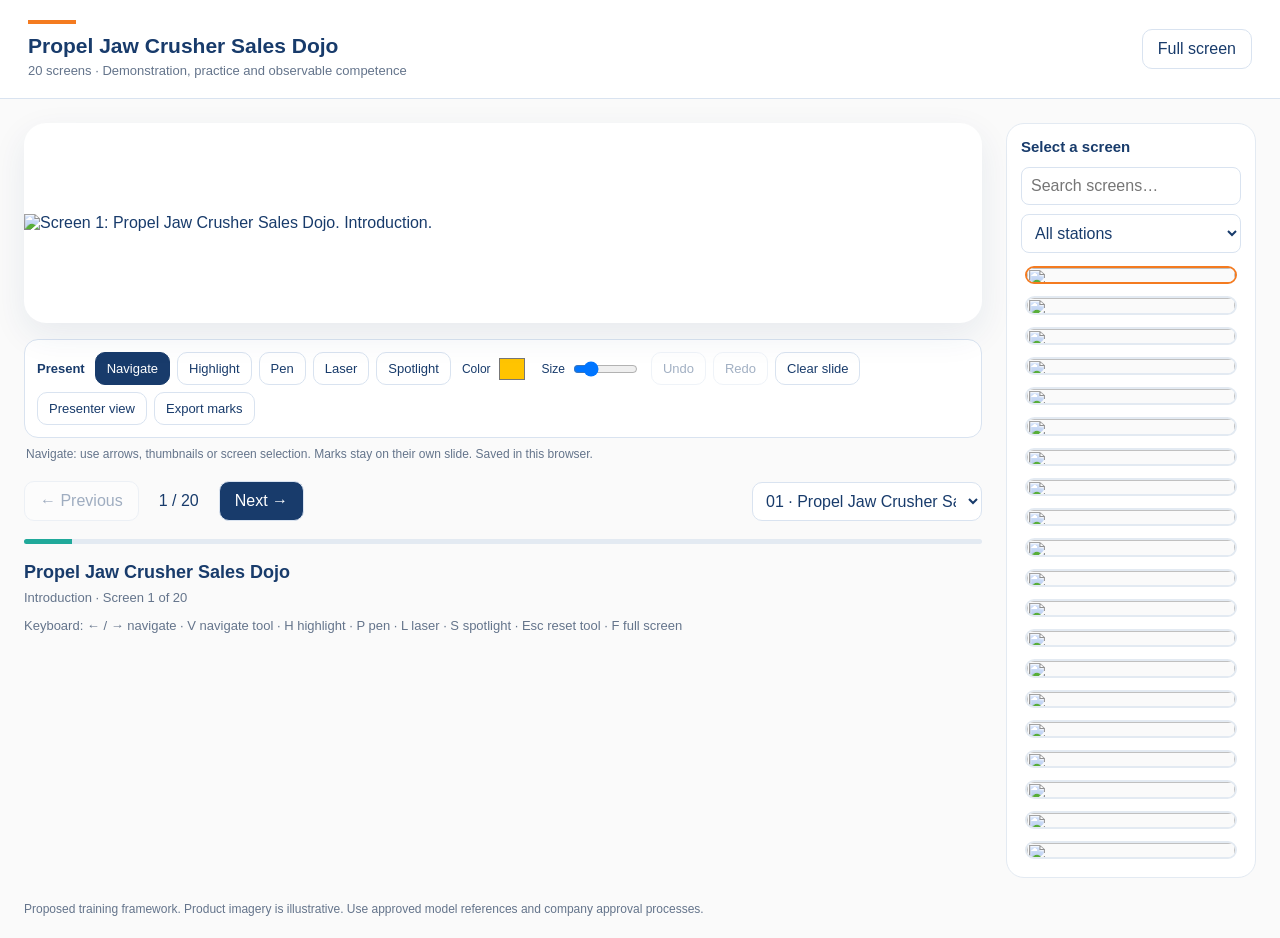
==== commit 93726570: "Update index.html" ====
--- a/docs/index.html
+++ b/docs/index.html
@@ -1,7 +1,7 @@
 <!doctype html><html lang="en"><head><meta charset="utf-8"><meta name="viewport" content="width=device-width,initial-scale=1"><meta name="description" content="Twenty-screen Jaw Crusher Sales Dojo learning presentation with demonstrations, practice and assessment."><title>Propel Jaw Crusher Sales Dojo</title><style>
 :root{font-family:Segoe UI,Inter,Arial,sans-serif;color:#183b6b;background:#fafafa}*{box-sizing:border-box}body{margin:0}button,select,input{font:inherit}button,select{cursor:pointer}button{border:1px solid #d9e3f0;background:white;color:#183b6b;border-radius:10px;padding:10px 15px}button:hover{background:#eaf4ff}button:disabled{opacity:.4;cursor:default}button:focus-visible,a:focus-visible,input:focus-visible,select:focus-visible{outline:3px solid #f47b20;outline-offset:3px}header{padding:20px 28px;border-bottom:1px solid #d9e3f0;display:flex;justify-content:space-between;align-items:center;gap:20px;background:white}h1{font-size:21px;margin:0 0 5px}header p{margin:0;color:#64748b;font-size:13px}.accent{height:4px;background:#f47b20;width:48px;margin-bottom:10px}.layout{display:grid;grid-template-columns:minmax(0,1fr) 250px;gap:24px;padding:24px;max-width:1800px;margin:auto}.stage{min-width:0}.canvas{background:white;border-radius:22px;box-shadow:0 12px 35px #183b6b15;overflow:hidden;display:flex;align-items:center;justify-content:center;min-height:200px}.canvas img{width:100%;height:auto;display:block}.toolbar{display:flex;align-items:center;justify-content:space-between;gap:15px;margin:18px 0}.controls{display:flex;gap:8px;align-items:center}.progress{height:5px;background:#e3eaf2;border-radius:9px;overflow:hidden}.progress div{height:100%;background:#20a99a;transition:width .2s}#caption{font-size:18px;margin:18px 0 7px}#status,.hint{font-size:13px;color:#64748b}.rail{background:white;border:1px solid #e3eaf2;border-radius:18px;padding:14px;display:flex;flex-direction:column;max-height:calc(100vh - 145px)}.rail h2{font-size:15px;margin:0 0 12px}.rail input,.rail select{width:100%;padding:9px;border:1px solid #d9e3f0;border-radius:8px;margin-bottom:9px;background:white;color:#183b6b}.thumbs{overflow:auto;display:grid;gap:12px;padding:4px}.thumb{padding:0;overflow:hidden;text-align:left;border:2px solid #e3eaf2;border-radius:10px}.thumb img{display:block;width:100%;aspect-ratio:16/9;object-fit:contain;background:#fafafa}.thumb span{display:block;font-size:12px;line-height:1.4;padding:8px}.thumb[aria-current=true]{border-color:#f47b20;background:#fff5eb}.primary{background:#183b6b;color:white}.primary:hover{background:#264d80}#counter{font-variant-numeric:tabular-nums;min-width:64px;text-align:center}.empty{font-size:13px;color:#64748b}.fullscreen header,.fullscreen .rail,.fullscreen .hint{display:none}.fullscreen .layout{display:block;padding:12px;max-width:none}.fullscreen .canvas{height:calc(100vh - 130px);box-shadow:none}.fullscreen .canvas img{width:100%;height:100%;object-fit:contain}.fullscreen #caption{display:none}footer{padding:0 24px 22px;font-size:12px;color:#64748b}#jump{max-width:230px;padding:9px;border:1px solid #d9e3f0;border-radius:10px;background:white;color:#183b6b}@media(max-width:900px){.layout{grid-template-columns:minmax(0,1fr) 190px;gap:14px;padding:15px}.toolbar{flex-wrap:wrap}header{padding:16px}}@media(max-width:650px){header{align-items:flex-start}h1{font-size:18px}.layout{display:block}.rail{max-height:370px;margin-top:22px}.thumbs{grid-template-columns:repeat(2,minmax(0,1fr))}.toolbar{gap:10px}#jump{max-width:100%;width:100%}.controls{width:100%;justify-content:center}header button{padding:8px;font-size:12px}.canvas{border-radius:12px}footer{padding:0 15px 20px}}@media print{header,.rail,.toolbar,.hint,footer,.progress,#caption,#status{display:none}.layout{display:block;padding:0}.canvas{box-shadow:none;border-radius:0}}
 </style><link rel="stylesheet" href="presenter.css"></head><body><header><div><div class="accent"></div><h1>Propel Jaw Crusher Sales Dojo</h1><p>20 screens · Demonstration, practice and observable competence</p></div><button id="fullscreen">Full screen</button></header><main class="layout"><section class="stage" aria-label="Presentation screen"><div class="canvas" id="slideCanvas"><img id="screen" alt="" draggable="false"><svg id="ink" viewBox="0 0 1000 562.5" preserveAspectRatio="none" aria-label="Slide annotation layer"></svg></div><div class="presenter-tools" role="toolbar" aria-label="Presenter tools"><span class="tool-label">Present</span><button data-tool="navigate" aria-pressed="true" title="Navigate (V)">Navigate</button><button data-tool="highlight" aria-pressed="false" title="Drag over a section (H)">Highlight</button><button data-tool="pen" aria-pressed="false" title="Draw freehand (P)">Pen</button><button data-tool="laser" aria-pressed="false" title="Point to a detail (L)">Laser</button><button data-tool="spotlight" aria-pressed="false" title="Focus a section (S)">Spotlight</button><label>Color <input id="inkColor" type="color" value="#ffc400" aria-label="Annotation color"></label><label>Size <input id="inkSize" type="range" min="2" max="12" value="4" aria-label="Pen width or spotlight size"></label><button id="undoInk" title="Undo (Ctrl+Z)">Undo</button><button id="redoInk" title="Redo (Ctrl+Shift+Z)">Redo</button><button id="clearInk">Clear slide</button><button id="focusMode" aria-pressed="false">Presenter view</button><button id="exportInk">Export marks</button></div><p id="toolStatus" role="status" aria-live="polite">Navigate: select a slide or use the arrow keys. Marks stay on their own slide.</p><div class="toolbar"><div class="controls"><button id="prev" aria-label="Previous screen">← Previous</button><span id="counter"></span><button id="next" class="primary" aria-label="Next screen">Next →</button></div><select id="jump" aria-label="Select a screen"></select></div><div class="progress" aria-hidden="true"><div id="bar"></div></div><h2 id="caption"></h2><div id="status" role="status" aria-live="polite"></div><p class="hint">Keyboard: ← / → navigate · V navigate tool · H highlight · P pen · L laser · S spotlight · Esc reset tool · F full screen</p></section><aside class="rail" aria-label="Screen selection"><h2>Select a screen</h2><input id="search" type="search" placeholder="Search screens…" aria-label="Search screen titles"><select id="group" aria-label="Filter by station"><option value="">All stations</option></select><div id="thumbs" class="thumbs"></div></aside></main><footer>Proposed training framework. Product imagery is illustrative. Use approved model references and company approval processes.</footer><script>
-const slides=[{"title": "Propel Jaw Crusher Sales Dojo", "group": "Introduction", "src": "docs/assets/slide-01.png"}, {"title": "Practise the conversation, retain the evidence", "group": "Introduction", "src": "docs/assets/slide-02.png"}, {"title": "The customer enquiry that starts the Dojo", "group": "Introduction", "src": "docs/assets/slide-03.png"}, {"title": "Product and plant understanding", "group": "Station 1", "src": "docs/assets/slide-04.png"}, {"title": "Explain the plant in 90 seconds", "group": "Station 1", "src": "docs/assets/slide-05.png"}, {"title": "Discover before recommending", "group": "Station 2", "src": "docs/assets/slide-06.png"}, {"title": "Turn an enquiry into an application brief", "group": "Station 2", "src": "docs/assets/slide-07.png"}, {"title": "Read the specification with its qualifications", "group": "Station 3", "src": "docs/assets/slide-08.png"}, {"title": "Build a preliminary shortlist", "group": "Station 3", "src": "assets/slide-09.png"}, {"title": "Connect features to customer priorities", "group": "Station 4", "src": "assets/slide-10.png"}, {"title": "Build three evidence-backed value cards", "group": "Station 4", "src": "assets/slide-11.png"}, {"title": "Deliver a purposeful product demonstration", "group": "Station 5", "src": "docs/assets/slide-12.png"}, {"title": "Run the five-minute customer walk-through", "group": "Station 5", "src": "docs/assets/slide-13.png"}, {"title": "Handle objections with evidence", "group": "Station 6", "src": "docs/assets/slide-14.png"}, {"title": "Respond without overpromising", "group": "Station 6", "src": "docs/assets/slide-15.png"}, {"title": "Compare commercial value on equal scope", "group": "Station 7", "src": "docs/assets/slide-16.png"}, {"title": "Repair an incomplete proposal", "group": "Station 7", "src": "docs/assets/slide-17.png"}, {"title": "Close with a clear technical handover", "group": "Station 8", "src": "docs/assets/slide-18.png"}, {"title": "Assess readiness through an independent case", "group": "Assessment", "src": "docs/assets/slide-19.png"}, {"title": "Carry the Dojo into real opportunities", "group": "Follow-through", "src": "docs/assets/slide-20.png"}];let current=0;const $=id=>document.getElementById(id);const jump=$('jump');slides.forEach((s,i)=>jump.add(new Option(`${String(i+1).padStart(2,'0')} · ${s.title}`,i)));[...new Set(slides.map(s=>s.group))].forEach(g=>$('group').add(new Option(g,g)));
+const slides=[{"title": "Propel Jaw Crusher Sales Dojo", "group": "Introduction", "src": "docs/assets/slide-01.png"}, {"title": "Practise the conversation, retain the evidence", "group": "Introduction", "src": "docs/assets/slide-02.png"}, {"title": "The customer enquiry that starts the Dojo", "group": "Introduction", "src": "docs/assets/slide-03.png"}, {"title": "Product and plant understanding", "group": "Station 1", "src": "docs/assets/slide-04.png"}, {"title": "Explain the plant in 90 seconds", "group": "Station 1", "src": "docs/assets/slide-05.png"}, {"title": "Discover before recommending", "group": "Station 2", "src": "docs/assets/slide-06.png"}, {"title": "Turn an enquiry into an application brief", "group": "Station 2", "src": "docs/assets/slide-07.png"}, {"title": "Read the specification with its qualifications", "group": "Station 3", "src": "docs/assets/slide-08.png"}, {"title": "Build a preliminary shortlist", "group": "Station 3", "src": "doc/assets/slide-09.png"}, {"title": "Connect features to customer priorities", "group": "Station 4", "src": "docs/assets/slide-10.png"}, {"title": "Build three evidence-backed value cards", "group": "Station 4", "src": "docs/assets/slide-11.png"}, {"title": "Deliver a purposeful product demonstration", "group": "Station 5", "src": "docs/assets/slide-12.png"}, {"title": "Run the five-minute customer walk-through", "group": "Station 5", "src": "docs/assets/slide-13.png"}, {"title": "Handle objections with evidence", "group": "Station 6", "src": "docs/assets/slide-14.png"}, {"title": "Respond without overpromising", "group": "Station 6", "src": "docs/assets/slide-15.png"}, {"title": "Compare commercial value on equal scope", "group": "Station 7", "src": "docs/assets/slide-16.png"}, {"title": "Repair an incomplete proposal", "group": "Station 7", "src": "docs/assets/slide-17.png"}, {"title": "Close with a clear technical handover", "group": "Station 8", "src": "docs/assets/slide-18.png"}, {"title": "Assess readiness through an independent case", "group": "Assessment", "src": "docs/assets/slide-19.png"}, {"title": "Carry the Dojo into real opportunities", "group": "Follow-through", "src": "docs/assets/slide-20.png"}];let current=0;const $=id=>document.getElementById(id);const jump=$('jump');slides.forEach((s,i)=>jump.add(new Option(`${String(i+1).padStart(2,'0')} · ${s.title}`,i)));[...new Set(slides.map(s=>s.group))].forEach(g=>$('group').add(new Option(g,g)));
 function renderRail(){const q=$('search').value.toLowerCase(),g=$('group').value;$('thumbs').replaceChildren();slides.forEach((s,i)=>{if((q&&!`${s.title} ${s.group}`.toLowerCase().includes(q))||(g&&s.group!==g))return;const b=document.createElement('button');b.className='thumb';b.dataset.index=i;b.setAttribute('aria-current',i===current?'true':'false');b.setAttribute('aria-label',`Screen ${i+1}: ${s.title}`);const im=document.createElement('img');im.src=s.src;im.alt='';im.loading='lazy';const label=document.createElement('span');label.textContent=`${String(i+1).padStart(2,'0')} · ${s.title}`;b.append(im,label);b.onclick=()=>go(i);$('thumbs').append(b)});if(!$('thumbs').children.length){const p=document.createElement('p');p.className='empty';p.textContent='No matching screens.';$('thumbs').append(p)}}
 function go(i,updateHash=true){if(window.cancelInk)window.cancelInk();current=Math.max(0,Math.min(slides.length-1,i));const s=slides[current];$('screen').src=s.src;$('screen').alt=`Screen ${current+1}: ${s.title}. ${s.group}.`;$('caption').textContent=s.title;$('status').textContent=`${s.group} · Screen ${current+1} of ${slides.length}`;$('counter').textContent=`${current+1} / ${slides.length}`;jump.value=current;$('prev').disabled=current===0;$('next').disabled=current===slides.length-1;$('bar').style.width=`${(current+1)/slides.length*100}%`;document.querySelectorAll('.thumb').forEach(b=>b.setAttribute('aria-current',Number(b.dataset.index)===current?'true':'false'));if(updateHash)history.replaceState(null,'',`#screen-${current+1}`);if(current+1<slides.length){const im=new Image();im.src=slides[current+1].src}if(window.refreshInk)window.refreshInk()}
 function readHash(){const n=Number(location.hash.replace('#screen-',''));go(Number.isInteger(n)&&n>=1&&n<=slides.length?n-1:0,false)}
